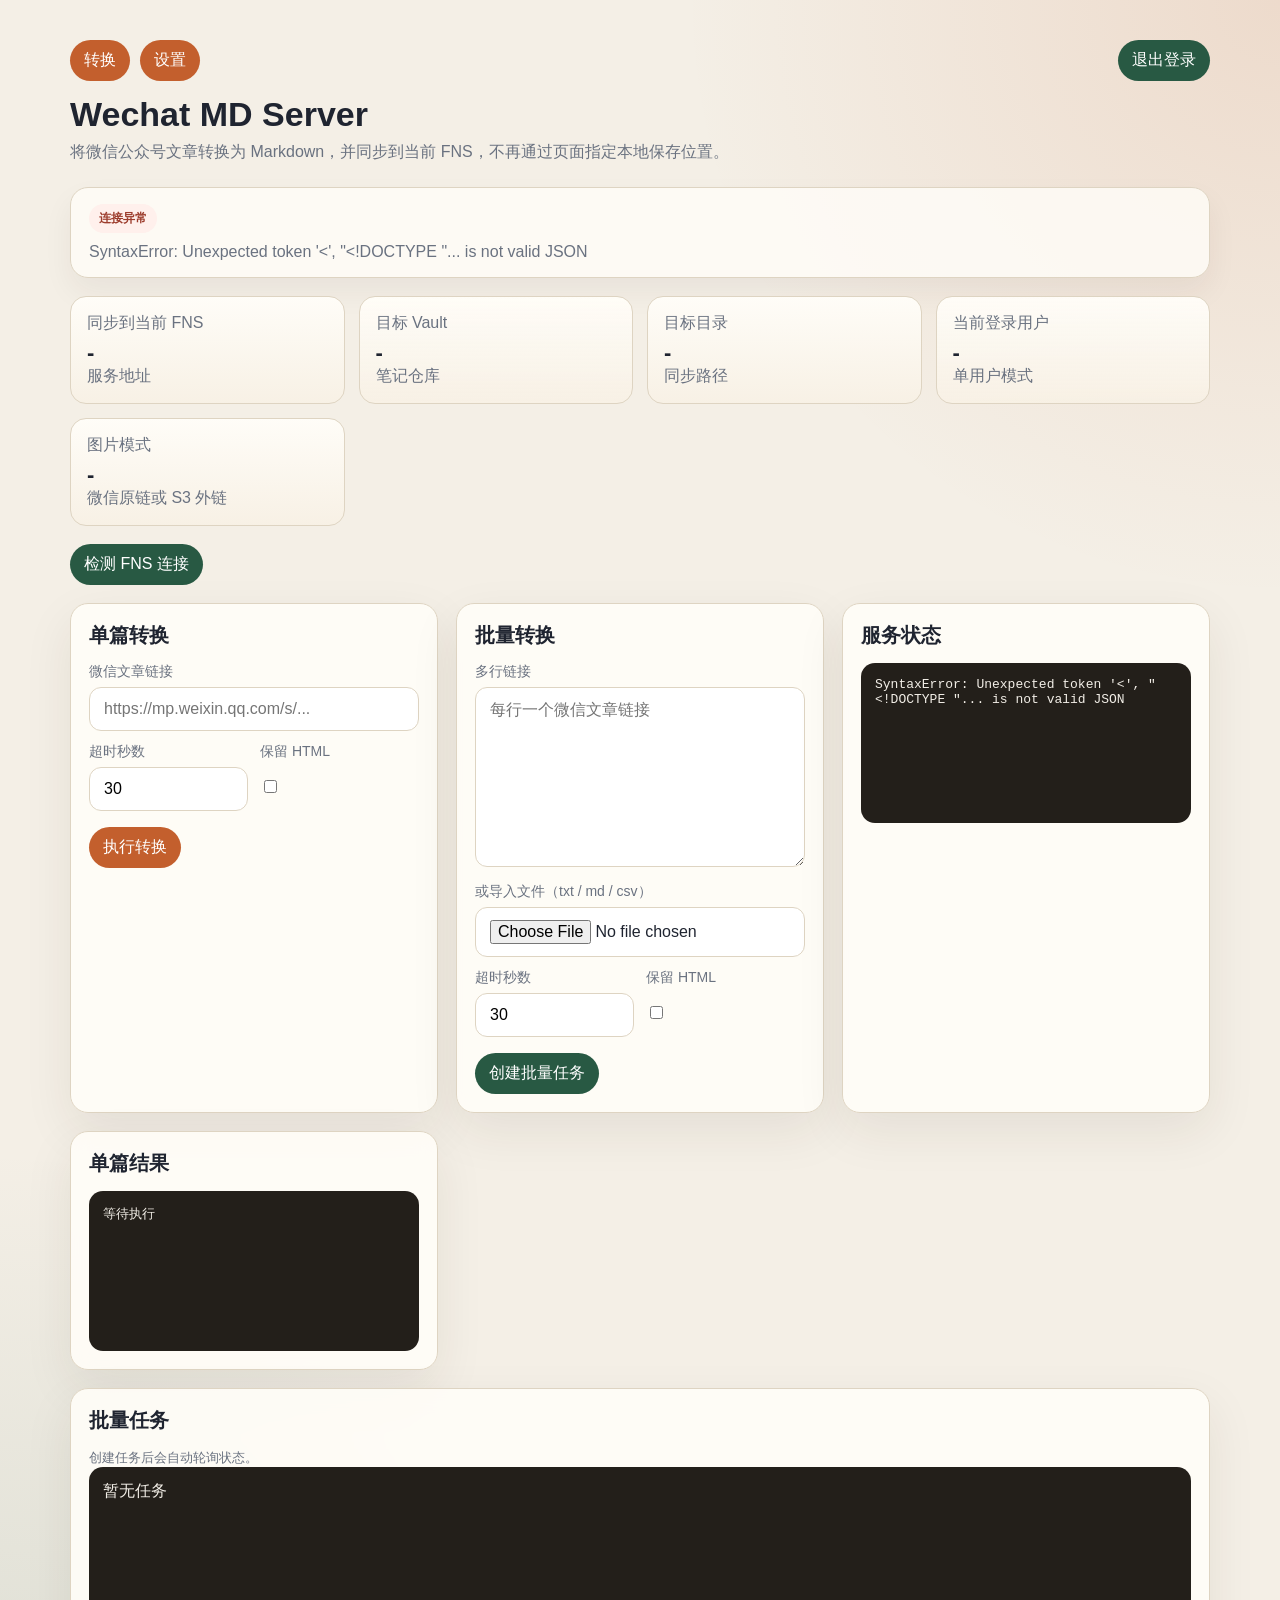
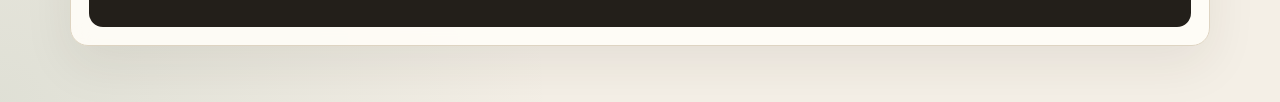
==== app/web/index.html @ 1327e3d8 "新增S3和微信图链功能" ====
<!doctype html>
<html lang="zh-CN">
<head>
  <meta charset="utf-8">
  <meta name="viewport" content="width=device-width, initial-scale=1">
  <title>Wechat MD Server</title>
  <style>
    :root {
      --bg: #f4efe6;
      --card: #fffdf8;
      --ink: #1f2430;
      --muted: #6a7280;
      --line: #ded4c2;
      --accent: #c35f2d;
      --accent-2: #285943;
      --warn: #9d3d2d;
      --success-soft: #edf8f2;
      --info-soft: #eff5ff;
      --warn-soft: #fff4e4;
    }
    * { box-sizing: border-box; }
    body {
      margin: 0;
      font-family: "Segoe UI", "PingFang SC", "Microsoft YaHei", sans-serif;
      color: var(--ink);
      background:
        radial-gradient(circle at top right, rgba(195,95,45,.14), transparent 28%),
        radial-gradient(circle at bottom left, rgba(40,89,67,.1), transparent 26%),
        var(--bg);
    }
    main { max-width: 1180px; margin: 0 auto; padding: 40px 20px 56px; }
    h1 { margin: 0 0 8px; font-size: 34px; }
    p.lead { margin: 0 0 24px; color: var(--muted); }
    .toolbar {
      display: flex;
      justify-content: space-between;
      align-items: center;
      margin-bottom: 14px;
    }
    .nav { display: flex; gap: 10px; }
    .nav a, .toolbar button, .actions button {
      display: inline-flex;
      align-items: center;
      justify-content: center;
      text-decoration: none;
      border-radius: 999px;
      padding: 10px 14px;
      color: #fff;
      background: var(--accent);
      border: 0;
      cursor: pointer;
      font: inherit;
    }
    .toolbar button, .actions button.secondary { background: var(--accent-2); }
    .grid { display: grid; grid-template-columns: repeat(auto-fit, minmax(320px, 1fr)); gap: 18px; }
    .card {
      background: rgba(255,253,248,.9);
      border: 1px solid var(--line);
      border-radius: 18px;
      padding: 18px;
      box-shadow: 0 18px 50px rgba(46, 38, 26, .08);
      backdrop-filter: blur(10px);
    }
    .card h2 { margin: 0 0 14px; font-size: 20px; }
    .hero-card {
      display: grid;
      grid-template-columns: repeat(auto-fit, minmax(220px, 1fr));
      gap: 14px;
      margin-bottom: 18px;
    }
    .metric {
      border-radius: 16px;
      padding: 16px;
      border: 1px solid var(--line);
      background: linear-gradient(180deg, rgba(255,253,248,.98), rgba(248,241,229,.88));
    }
    .metric strong {
      display: block;
      margin-top: 6px;
      font-size: 22px;
      word-break: break-word;
    }
    .pill {
      display: inline-flex;
      align-items: center;
      gap: 6px;
      border-radius: 999px;
      padding: 6px 10px;
      font-size: 12px;
      font-weight: 600;
    }
    .pill.success { background: var(--success-soft); color: #1e6a48; }
    .pill.warn { background: var(--warn-soft); color: #9a5a15; }
    .pill.error { background: #fff0ec; color: var(--warn); }
    .pill.info { background: var(--info-soft); color: #2e5fa8; }
    label { display: block; margin: 12px 0 6px; font-size: 14px; color: var(--muted); }
    input, textarea {
      width: 100%;
      font: inherit;
      border-radius: 12px;
      padding: 12px 14px;
      border: 1px solid var(--line);
      background: #fff;
    }
    textarea { min-height: 180px; resize: vertical; }
    .row { display: grid; grid-template-columns: 1fr 1fr; gap: 12px; }
    .actions { display: flex; gap: 10px; margin-top: 16px; flex-wrap: wrap; }
    pre, .result {
      margin: 0;
      padding: 14px;
      border-radius: 14px;
      background: #231f1a;
      color: #f2eee7;
      overflow: auto;
      min-height: 160px;
      white-space: pre-wrap;
      word-break: break-word;
    }
    .muted { color: var(--muted); }
    small { color: var(--muted); }
    .banner {
      margin-bottom: 18px;
      padding: 16px 18px;
      border-radius: 18px;
      border: 1px solid var(--line);
      background: rgba(255,253,248,.82);
      box-shadow: 0 14px 30px rgba(46, 38, 26, .06);
    }
  </style>
</head>
<body>
  <main>
    <div class="toolbar">
      <div class="nav">
        <a href="/">转换</a>
        <a href="/settings">设置</a>
      </div>
      <button id="logout-button">退出登录</button>
    </div>

    <h1>Wechat MD Server</h1>
    <p class="lead">将微信公众号文章转换为 Markdown，并同步到当前 FNS，不再通过页面指定本地保存位置。</p>

    <section class="banner">
      <div class="pill info" id="fns-health-pill">待检测</div>
      <p class="muted" id="fns-health-message" style="margin: 10px 0 0;">准备读取当前 FNS 配置。</p>
    </section>

    <section class="hero-card">
      <article class="metric">
        <span class="muted">同步到当前 FNS</span>
        <strong id="fns-base-url">-</strong>
        <span class="muted">服务地址</span>
      </article>
      <article class="metric">
        <span class="muted">目标 Vault</span>
        <strong id="fns-vault">-</strong>
        <span class="muted">笔记仓库</span>
      </article>
      <article class="metric">
        <span class="muted">目标目录</span>
        <strong id="fns-target-dir">-</strong>
        <span class="muted">同步路径</span>
      </article>
      <article class="metric">
        <span class="muted">当前登录用户</span>
        <strong id="current-user">-</strong>
        <span class="muted">单用户模式</span>
      </article>
      <article class="metric">
        <span class="muted">图片模式</span>
        <strong id="image-mode-label">-</strong>
        <span class="muted">微信原链或 S3 外链</span>
      </article>
    </section>

    <div class="actions" style="margin: 0 0 18px;">
      <button id="check-fns-button" class="secondary">检测 FNS 连接</button>
    </div>

    <div class="grid">
      <section class="card">
        <h2>单篇转换</h2>
        <label for="single-url">微信文章链接</label>
        <input id="single-url" placeholder="https://mp.weixin.qq.com/s/..." />
        <div class="row">
          <div>
            <label for="single-timeout">超时秒数</label>
            <input id="single-timeout" type="number" value="30" />
          </div>
          <div>
            <label for="single-save-html">保留 HTML</label>
            <input id="single-save-html" type="checkbox" style="width:auto; transform: translateY(10px);" />
          </div>
        </div>
        <div class="actions">
          <button id="single-submit">执行转换</button>
        </div>
      </section>

      <section class="card">
        <h2>批量转换</h2>
        <label for="batch-urls">多行链接</label>
        <textarea id="batch-urls" placeholder="每行一个微信文章链接"></textarea>
        <label for="batch-file">或导入文件（txt / md / csv）</label>
        <input id="batch-file" type="file" />
        <div class="row">
          <div>
            <label for="batch-timeout">超时秒数</label>
            <input id="batch-timeout" type="number" value="30" />
          </div>
          <div>
            <label for="batch-save-html">保留 HTML</label>
            <input id="batch-save-html" type="checkbox" style="width:auto; transform: translateY(10px);" />
          </div>
        </div>
        <div class="actions">
          <button id="batch-submit" class="secondary">创建批量任务</button>
        </div>
      </section>

      <section class="card">
        <h2>服务状态</h2>
        <pre id="config-result">加载中...</pre>
      </section>

      <section class="card">
        <h2>单篇结果</h2>
        <pre id="single-result">等待执行</pre>
      </section>

      <section class="card" style="grid-column: 1 / -1;">
        <h2>批量任务</h2>
        <small>创建任务后会自动轮询状态。</small>
        <div class="result" id="batch-result">暂无任务</div>
      </section>
    </div>
  </main>
  <script>
    const configResult = document.getElementById("config-result");
    const singleResult = document.getElementById("single-result");
    const batchResult = document.getElementById("batch-result");

    function setFnsHealth(state, message) {
      const pill = document.getElementById("fns-health-pill");
      pill.className = `pill ${state}`;
      pill.textContent = state === "success" ? "连接正常" : state === "warn" ? "部分可用" : state === "error" ? "连接异常" : "待检测";
      document.getElementById("fns-health-message").textContent = message;
    }

    function updateHero(data) {
      document.getElementById("fns-base-url").textContent = data.fns_base_url || "未配置";
      document.getElementById("fns-vault").textContent = data.fns_vault || "未配置";
      document.getElementById("fns-target-dir").textContent = data.fns_target_dir || "未配置";
      document.getElementById("current-user").textContent = data.current_user?.username || "-";
      document.getElementById("image-mode-label").textContent = data.image_mode === "s3_hotlink" ? "S3 图床外链" : "微信原链";
    }

    async function loadConfig() {
      const response = await fetch("/api/config");
      const data = await response.json();
      configResult.textContent = JSON.stringify(data, null, 2);
      updateHero(data);
      if (data.fns_enabled) {
        setFnsHealth("info", "FNS 配置已读取，可以直接检测连通性。");
      } else {
        setFnsHealth("warn", "FNS 尚未配置完整，请先去设置页。");
      }
    }

    async function checkFnsStatus() {
      setFnsHealth("info", "正在检测 FNS 连接...");
      const response = await fetch("/api/admin/fns-status");
      const data = await response.json();
      configResult.textContent = JSON.stringify(data, null, 2);
      if (!response.ok) {
        setFnsHealth("error", data.detail || "检测失败");
        return;
      }
      if (!data.configured) {
        setFnsHealth("warn", data.message || "FNS 尚未配置完整。");
      } else if (data.connected && data.vault_exists) {
        setFnsHealth("success", `已连接 ${data.base_url}，vault ${data.vault_name} 可用。`);
      } else if (data.connected) {
        setFnsHealth("warn", data.message || "连接正常，但目标 vault 不存在。");
      } else {
        setFnsHealth("error", data.message || "连接失败。");
      }
    }

    document.getElementById("single-submit").addEventListener("click", async () => {
      singleResult.textContent = "处理中...";
      const payload = {
        url: document.getElementById("single-url").value.trim(),
        timeout: Number(document.getElementById("single-timeout").value || 30),
        save_html: document.getElementById("single-save-html").checked
      };
      const response = await fetch("/api/convert", {
        method: "POST",
        headers: { "Content-Type": "application/json" },
        body: JSON.stringify(payload)
      });
      const data = await response.json();
      singleResult.textContent = JSON.stringify(data, null, 2);
    });

    async function pollJob(jobId) {
      let keepPolling = true;
      while (keepPolling) {
        const response = await fetch(`/api/jobs/${jobId}`);
        const data = await response.json();
        batchResult.textContent = JSON.stringify(data, null, 2);
        keepPolling = data.status === "queued" || data.status === "running";
        if (keepPolling) {
          await new Promise((resolve) => setTimeout(resolve, 1500));
        }
      }
    }

    document.getElementById("batch-submit").addEventListener("click", async () => {
      batchResult.textContent = "创建任务中...";
      const fileInput = document.getElementById("batch-file");
      const formData = new FormData();
      formData.append("urls_text", document.getElementById("batch-urls").value);
      formData.append("timeout", document.getElementById("batch-timeout").value || "30");
      formData.append("save_html", document.getElementById("batch-save-html").checked ? "true" : "false");
      if (fileInput.files[0]) {
        formData.append("file", fileInput.files[0]);
      }
      const response = await fetch("/api/batch", {
        method: "POST",
        body: formData
      });
      const data = await response.json();
      batchResult.textContent = JSON.stringify(data, null, 2);
      if (data.job_id) {
        pollJob(data.job_id);
      }
    });

    document.getElementById("check-fns-button").addEventListener("click", () => {
      checkFnsStatus().catch((error) => setFnsHealth("error", String(error)));
    });

    loadConfig().catch((error) => {
      configResult.textContent = String(error);
      setFnsHealth("error", String(error));
    });

    document.getElementById("logout-button").addEventListener("click", async () => {
      await fetch("/api/session", { method: "DELETE" });
      window.location.href = "/login";
    });
  </script>
</body>
</html>
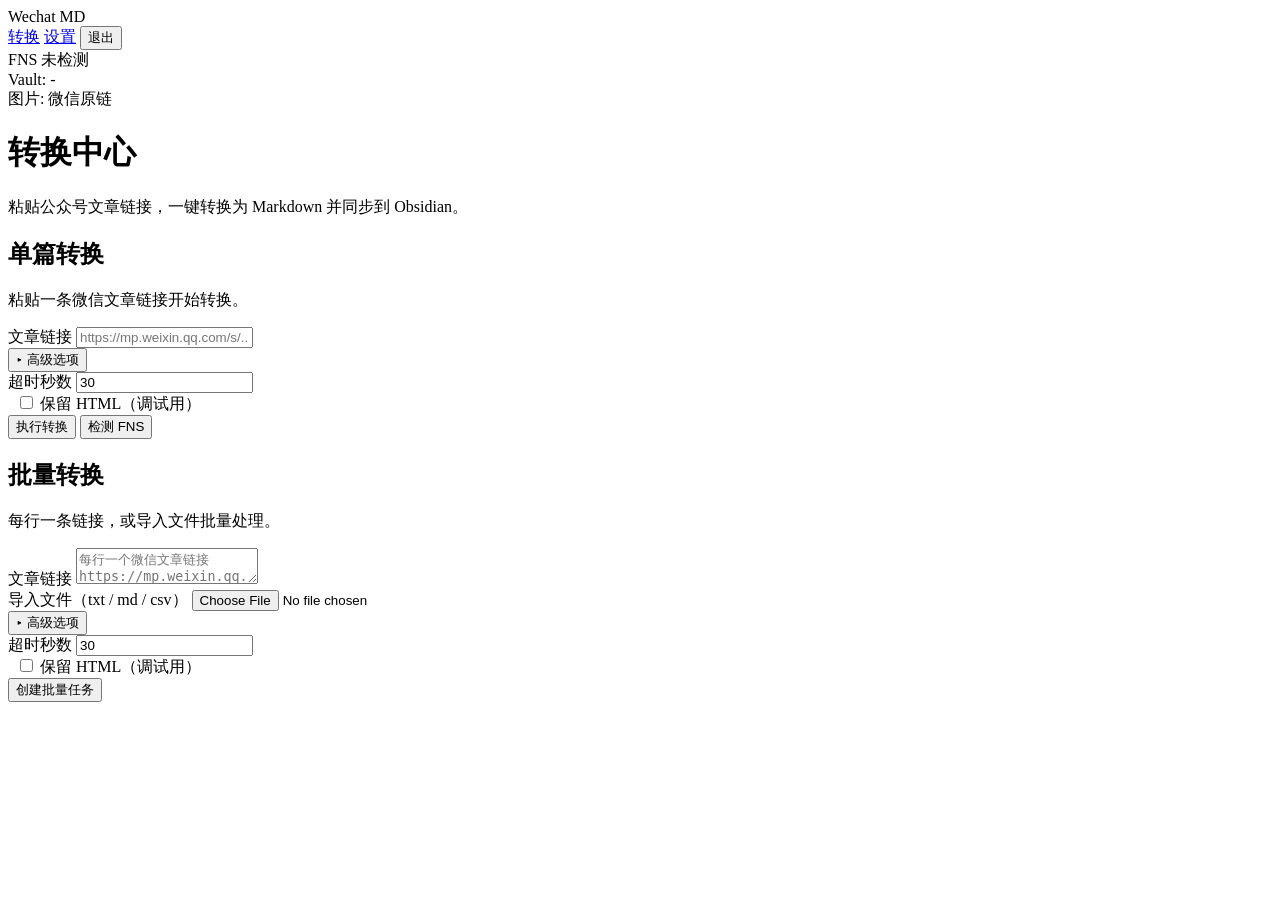
==== commit e23964cf: "feat: add admin dashboard interface with CSS, JS, and HTML templates" ====
--- a/app/web/index.html
+++ b/app/web/index.html
@@ -3,354 +3,320 @@
 <head>
   <meta charset="utf-8">
   <meta name="viewport" content="width=device-width, initial-scale=1">
-  <title>Wechat MD Server</title>
-  <style>
-    :root {
-      --bg: #f4efe6;
-      --card: #fffdf8;
-      --ink: #1f2430;
-      --muted: #6a7280;
-      --line: #ded4c2;
-      --accent: #c35f2d;
-      --accent-2: #285943;
-      --warn: #9d3d2d;
-      --success-soft: #edf8f2;
-      --info-soft: #eff5ff;
-      --warn-soft: #fff4e4;
-    }
-    * { box-sizing: border-box; }
-    body {
-      margin: 0;
-      font-family: "Segoe UI", "PingFang SC", "Microsoft YaHei", sans-serif;
-      color: var(--ink);
-      background:
-        radial-gradient(circle at top right, rgba(195,95,45,.14), transparent 28%),
-        radial-gradient(circle at bottom left, rgba(40,89,67,.1), transparent 26%),
-        var(--bg);
-    }
-    main { max-width: 1180px; margin: 0 auto; padding: 40px 20px 56px; }
-    h1 { margin: 0 0 8px; font-size: 34px; }
-    p.lead { margin: 0 0 24px; color: var(--muted); }
-    .toolbar {
-      display: flex;
-      justify-content: space-between;
-      align-items: center;
-      margin-bottom: 14px;
-    }
-    .nav { display: flex; gap: 10px; }
-    .nav a, .toolbar button, .actions button {
-      display: inline-flex;
-      align-items: center;
-      justify-content: center;
-      text-decoration: none;
-      border-radius: 999px;
-      padding: 10px 14px;
-      color: #fff;
-      background: var(--accent);
-      border: 0;
-      cursor: pointer;
-      font: inherit;
-    }
-    .toolbar button, .actions button.secondary { background: var(--accent-2); }
-    .grid { display: grid; grid-template-columns: repeat(auto-fit, minmax(320px, 1fr)); gap: 18px; }
-    .card {
-      background: rgba(255,253,248,.9);
-      border: 1px solid var(--line);
-      border-radius: 18px;
-      padding: 18px;
-      box-shadow: 0 18px 50px rgba(46, 38, 26, .08);
-      backdrop-filter: blur(10px);
-    }
-    .card h2 { margin: 0 0 14px; font-size: 20px; }
-    .hero-card {
-      display: grid;
-      grid-template-columns: repeat(auto-fit, minmax(220px, 1fr));
-      gap: 14px;
-      margin-bottom: 18px;
-    }
-    .metric {
-      border-radius: 16px;
-      padding: 16px;
-      border: 1px solid var(--line);
-      background: linear-gradient(180deg, rgba(255,253,248,.98), rgba(248,241,229,.88));
-    }
-    .metric strong {
-      display: block;
-      margin-top: 6px;
-      font-size: 22px;
-      word-break: break-word;
-    }
-    .pill {
-      display: inline-flex;
-      align-items: center;
-      gap: 6px;
-      border-radius: 999px;
-      padding: 6px 10px;
-      font-size: 12px;
-      font-weight: 600;
-    }
-    .pill.success { background: var(--success-soft); color: #1e6a48; }
-    .pill.warn { background: var(--warn-soft); color: #9a5a15; }
-    .pill.error { background: #fff0ec; color: var(--warn); }
-    .pill.info { background: var(--info-soft); color: #2e5fa8; }
-    label { display: block; margin: 12px 0 6px; font-size: 14px; color: var(--muted); }
-    input, textarea {
-      width: 100%;
-      font: inherit;
-      border-radius: 12px;
-      padding: 12px 14px;
-      border: 1px solid var(--line);
-      background: #fff;
-    }
-    textarea { min-height: 180px; resize: vertical; }
-    .row { display: grid; grid-template-columns: 1fr 1fr; gap: 12px; }
-    .actions { display: flex; gap: 10px; margin-top: 16px; flex-wrap: wrap; }
-    pre, .result {
-      margin: 0;
-      padding: 14px;
-      border-radius: 14px;
-      background: #231f1a;
-      color: #f2eee7;
-      overflow: auto;
-      min-height: 160px;
-      white-space: pre-wrap;
-      word-break: break-word;
-    }
-    .muted { color: var(--muted); }
-    small { color: var(--muted); }
-    .banner {
-      margin-bottom: 18px;
-      padding: 16px 18px;
-      border-radius: 18px;
-      border: 1px solid var(--line);
-      background: rgba(255,253,248,.82);
-      box-shadow: 0 14px 30px rgba(46, 38, 26, .06);
-    }
-  </style>
+  <title>转换中心 — Wechat MD</title>
+  <link rel="preconnect" href="https://fonts.googleapis.com">
+  <link rel="preconnect" href="https://fonts.gstatic.com" crossorigin>
+  <link href="https://fonts.googleapis.com/css2?family=Inter:wght@400;500;600;700&display=swap" rel="stylesheet">
+  <link rel="stylesheet" href="/assets/admin.css">
 </head>
 <body>
-  <main>
-    <div class="toolbar">
-      <div class="nav">
-        <a href="/">转换</a>
-        <a href="/settings">设置</a>
-      </div>
-      <button id="logout-button">退出登录</button>
+  <!-- Top Nav -->
+  <nav class="top-nav">
+    <div class="logo">Wechat <span>MD</span></div>
+    <a class="nav-item active" href="/">转换</a>
+    <a class="nav-item" href="/settings">设置</a>
+    <button id="logout-btn" class="nav-item logout">退出</button>
+  </nav>
+
+  <div class="page">
+    <!-- Status Bar -->
+    <div class="status-bar" id="status-bar">
+      <div class="status-chip"><span class="dot" id="dot-fns"></span><span id="chip-fns">FNS 未检测</span></div>
+      <div class="status-chip"><span id="chip-vault">Vault: -</span></div>
+      <div class="status-chip"><span id="chip-image">图片: 微信原链</span></div>
     </div>
 
-    <h1>Wechat MD Server</h1>
-    <p class="lead">将微信公众号文章转换为 Markdown，并同步到当前 FNS，不再通过页面指定本地保存位置。</p>
-
-    <section class="banner">
-      <div class="pill info" id="fns-health-pill">待检测</div>
-      <p class="muted" id="fns-health-message" style="margin: 10px 0 0;">准备读取当前 FNS 配置。</p>
-    </section>
-
-    <section class="hero-card">
-      <article class="metric">
-        <span class="muted">同步到当前 FNS</span>
-        <strong id="fns-base-url">-</strong>
-        <span class="muted">服务地址</span>
-      </article>
-      <article class="metric">
-        <span class="muted">目标 Vault</span>
-        <strong id="fns-vault">-</strong>
-        <span class="muted">笔记仓库</span>
-      </article>
-      <article class="metric">
-        <span class="muted">目标目录</span>
-        <strong id="fns-target-dir">-</strong>
-        <span class="muted">同步路径</span>
-      </article>
-      <article class="metric">
-        <span class="muted">当前登录用户</span>
-        <strong id="current-user">-</strong>
-        <span class="muted">单用户模式</span>
-      </article>
-      <article class="metric">
-        <span class="muted">图片模式</span>
-        <strong id="image-mode-label">-</strong>
-        <span class="muted">微信原链或 S3 外链</span>
-      </article>
-    </section>
-
-    <div class="actions" style="margin: 0 0 18px;">
-      <button id="check-fns-button" class="secondary">检测 FNS 连接</button>
+    <!-- Page Header -->
+    <div class="page-header">
+      <h1>转换中心</h1>
+      <p>粘贴公众号文章链接，一键转换为 Markdown 并同步到 Obsidian。</p>
     </div>
 
-    <div class="grid">
-      <section class="card">
-        <h2>单篇转换</h2>
-        <label for="single-url">微信文章链接</label>
-        <input id="single-url" placeholder="https://mp.weixin.qq.com/s/..." />
-        <div class="row">
-          <div>
+    <!-- Single Convert Card -->
+    <div class="card">
+      <h2 class="card-title">单篇转换</h2>
+      <p class="card-desc">粘贴一条微信文章链接开始转换。</p>
+
+      <div class="field">
+        <label for="single-url">文章链接</label>
+        <input id="single-url" placeholder="https://mp.weixin.qq.com/s/...">
+      </div>
+
+      <button class="advanced-toggle" data-toggle-advanced="single-advanced" aria-expanded="false">
+        <span class="arrow">▸</span> 高级选项
+      </button>
+      <div id="single-advanced" class="advanced-panel">
+        <div class="field-row">
+          <div class="field mb-0">
             <label for="single-timeout">超时秒数</label>
-            <input id="single-timeout" type="number" value="30" />
+            <input id="single-timeout" type="number" value="30">
           </div>
-          <div>
-            <label for="single-save-html">保留 HTML</label>
-            <input id="single-save-html" type="checkbox" style="width:auto; transform: translateY(10px);" />
+          <div class="field mb-0">
+            <label>&nbsp;</label>
+            <label class="check-row">
+              <input id="single-save-html" type="checkbox">
+              保留 HTML（调试用）
+            </label>
           </div>
         </div>
-        <div class="actions">
-          <button id="single-submit">执行转换</button>
-        </div>
-      </section>
-
-      <section class="card">
-        <h2>批量转换</h2>
-        <label for="batch-urls">多行链接</label>
-        <textarea id="batch-urls" placeholder="每行一个微信文章链接"></textarea>
-        <label for="batch-file">或导入文件（txt / md / csv）</label>
-        <input id="batch-file" type="file" />
-        <div class="row">
-          <div>
+      </div>
+
+      <div class="action-row mt-0">
+        <button id="single-submit" class="btn btn-primary">执行转换</button>
+        <button id="check-fns-btn" class="btn btn-secondary">检测 FNS</button>
+      </div>
+
+      <div id="single-result-area"></div>
+    </div>
+
+    <!-- Batch Convert Card -->
+    <div class="card">
+      <h2 class="card-title">批量转换</h2>
+      <p class="card-desc">每行一条链接，或导入文件批量处理。</p>
+
+      <div class="field">
+        <label for="batch-urls">文章链接</label>
+        <textarea id="batch-urls" placeholder="每行一个微信文章链接&#10;https://mp.weixin.qq.com/s/...&#10;https://mp.weixin.qq.com/s/..."></textarea>
+      </div>
+      <div class="field">
+        <label for="batch-file">导入文件（txt / md / csv）</label>
+        <input id="batch-file" type="file">
+      </div>
+
+      <button class="advanced-toggle" data-toggle-advanced="batch-advanced" aria-expanded="false">
+        <span class="arrow">▸</span> 高级选项
+      </button>
+      <div id="batch-advanced" class="advanced-panel">
+        <div class="field-row">
+          <div class="field mb-0">
             <label for="batch-timeout">超时秒数</label>
-            <input id="batch-timeout" type="number" value="30" />
+            <input id="batch-timeout" type="number" value="30">
           </div>
-          <div>
-            <label for="batch-save-html">保留 HTML</label>
-            <input id="batch-save-html" type="checkbox" style="width:auto; transform: translateY(10px);" />
+          <div class="field mb-0">
+            <label>&nbsp;</label>
+            <label class="check-row">
+              <input id="batch-save-html" type="checkbox">
+              保留 HTML（调试用）
+            </label>
           </div>
         </div>
-        <div class="actions">
-          <button id="batch-submit" class="secondary">创建批量任务</button>
-        </div>
-      </section>
-
-      <section class="card">
-        <h2>服务状态</h2>
-        <pre id="config-result">加载中...</pre>
-      </section>
-
-      <section class="card">
-        <h2>单篇结果</h2>
-        <pre id="single-result">等待执行</pre>
-      </section>
-
-      <section class="card" style="grid-column: 1 / -1;">
-        <h2>批量任务</h2>
-        <small>创建任务后会自动轮询状态。</small>
-        <div class="result" id="batch-result">暂无任务</div>
-      </section>
+      </div>
+
+      <div class="action-row mt-0">
+        <button id="batch-submit" class="btn btn-secondary">创建批量任务</button>
+      </div>
+
+      <div id="batch-result-area"></div>
     </div>
-  </main>
+  </div>
+
+  <script src="/assets/admin.js"></script>
   <script>
-    const configResult = document.getElementById("config-result");
-    const singleResult = document.getElementById("single-result");
-    const batchResult = document.getElementById("batch-result");
-
-    function setFnsHealth(state, message) {
-      const pill = document.getElementById("fns-health-pill");
-      pill.className = `pill ${state}`;
-      pill.textContent = state === "success" ? "连接正常" : state === "warn" ? "部分可用" : state === "error" ? "连接异常" : "待检测";
-      document.getElementById("fns-health-message").textContent = message;
+    AdminUI.initAdvancedToggles();
+
+    function imageModeLabel(mode) {
+      return mode === "s3_hotlink" ? "S3 图床外链" : "微信原链";
     }
 
-    function updateHero(data) {
-      document.getElementById("fns-base-url").textContent = data.fns_base_url || "未配置";
-      document.getElementById("fns-vault").textContent = data.fns_vault || "未配置";
-      document.getElementById("fns-target-dir").textContent = data.fns_target_dir || "未配置";
-      document.getElementById("current-user").textContent = data.current_user?.username || "-";
-      document.getElementById("image-mode-label").textContent = data.image_mode === "s3_hotlink" ? "S3 图床外链" : "微信原链";
+    /* ── Load Config ── */
+    async function loadConfig() {
+      try {
+        const res = await fetch("/api/config");
+        const data = await res.json();
+        AdminUI.setText("chip-fns", `FNS: ${data.fns_base_url || "未配置"}`);
+        AdminUI.setText("chip-vault", `Vault: ${data.fns_vault || "未配置"}`);
+        AdminUI.setText("chip-image", `图片: ${imageModeLabel(data.image_mode)}`);
+        document.getElementById("dot-fns").className = `dot ${data.fns_enabled ? "ok" : "warn"}`;
+      } catch (err) {
+        AdminUI.setText("chip-fns", "FNS: 读取失败");
+        document.getElementById("dot-fns").className = "dot err";
+      }
     }
 
-    async function loadConfig() {
-      const response = await fetch("/api/config");
-      const data = await response.json();
-      configResult.textContent = JSON.stringify(data, null, 2);
-      updateHero(data);
-      if (data.fns_enabled) {
-        setFnsHealth("info", "FNS 配置已读取，可以直接检测连通性。");
-      } else {
-        setFnsHealth("warn", "FNS 尚未配置完整，请先去设置页。");
-      }
-    }
-
-    async function checkFnsStatus() {
-      setFnsHealth("info", "正在检测 FNS 连接...");
-      const response = await fetch("/api/admin/fns-status");
-      const data = await response.json();
-      configResult.textContent = JSON.stringify(data, null, 2);
-      if (!response.ok) {
-        setFnsHealth("error", data.detail || "检测失败");
-        return;
-      }
-      if (!data.configured) {
-        setFnsHealth("warn", data.message || "FNS 尚未配置完整。");
-      } else if (data.connected && data.vault_exists) {
-        setFnsHealth("success", `已连接 ${data.base_url}，vault ${data.vault_name} 可用。`);
-      } else if (data.connected) {
-        setFnsHealth("warn", data.message || "连接正常，但目标 vault 不存在。");
-      } else {
-        setFnsHealth("error", data.message || "连接失败。");
-      }
-    }
-
+    /* ── Check FNS ── */
+    document.getElementById("check-fns-btn").addEventListener("click", async () => {
+      const btn = document.getElementById("check-fns-btn");
+      btn.disabled = true;
+      btn.textContent = "检测中…";
+      try {
+        const res = await fetch("/api/admin/fns-status");
+        const data = await res.json();
+        if (data.connected && data.vault_exists) {
+          document.getElementById("dot-fns").className = "dot ok";
+          AdminUI.setText("chip-fns", `FNS: ${data.base_url || "已连接"}`);
+          AdminUI.toast("FNS 连接正常", "success");
+          AdminUI.setHtml("single-result-area", AdminUI.resultHtml({
+            title: "FNS 连接正常",
+            tone: "success",
+            description: data.message || "目标 Vault 可正常写入。",
+            items: [
+              { label: "服务地址", value: data.base_url || "-" },
+              { label: "Vault", value: data.vault_name || "-" },
+            ],
+            json: data,
+          }));
+        } else if (data.connected) {
+          document.getElementById("dot-fns").className = "dot warn";
+          AdminUI.toast(data.message || "连接正常但目标 Vault 异常", "warn");
+          AdminUI.setHtml("single-result-area", AdminUI.resultHtml({
+            title: "FNS 目标异常", tone: "warn",
+            description: data.message || "请确认 Vault 名称。",
+            items: [
+              { label: "服务地址", value: data.base_url || "-" },
+              { label: "Vault", value: data.vault_name || "-" },
+            ],
+            json: data,
+          }));
+        } else {
+          document.getElementById("dot-fns").className = "dot err";
+          AdminUI.toast(data.message || "FNS 连接失败", "error");
+          AdminUI.setHtml("single-result-area", AdminUI.resultHtml({
+            title: "FNS 连接失败", tone: "error",
+            description: data.message || "请检查配置。",
+            json: data,
+          }));
+        }
+      } catch (err) {
+        document.getElementById("dot-fns").className = "dot err";
+        AdminUI.toast("检测失败: " + err, "error");
+      } finally {
+        btn.disabled = false;
+        btn.textContent = "检测 FNS";
+      }
+    });
+
+    /* ── Single Convert ── */
     document.getElementById("single-submit").addEventListener("click", async () => {
-      singleResult.textContent = "处理中...";
-      const payload = {
-        url: document.getElementById("single-url").value.trim(),
-        timeout: Number(document.getElementById("single-timeout").value || 30),
-        save_html: document.getElementById("single-save-html").checked
-      };
-      const response = await fetch("/api/convert", {
-        method: "POST",
-        headers: { "Content-Type": "application/json" },
-        body: JSON.stringify(payload)
-      });
-      const data = await response.json();
-      singleResult.textContent = JSON.stringify(data, null, 2);
+      const url = document.getElementById("single-url").value.trim();
+      if (!url) { AdminUI.toast("请输入文章链接", "warn"); return; }
+      const btn = document.getElementById("single-submit");
+      btn.disabled = true;
+      btn.textContent = "转换中…";
+      AdminUI.setHtml("single-result-area", AdminUI.resultHtml({
+        title: "正在处理", tone: "info",
+        description: "单篇任务提交中，请稍候…",
+      }));
+
+      try {
+        const res = await fetch("/api/convert", {
+          method: "POST",
+          headers: { "Content-Type": "application/json" },
+          body: JSON.stringify({
+            url,
+            timeout: Number(document.getElementById("single-timeout").value || 30),
+            save_html: document.getElementById("single-save-html").checked,
+          }),
+        });
+        const data = await res.json();
+        if (res.ok) {
+          AdminUI.toast("转换成功", "success");
+          AdminUI.setHtml("single-result-area", AdminUI.resultHtml({
+            title: data.result?.title || "转换完成",
+            tone: "success",
+            description: "文章已完成转换并同步。",
+            items: [
+              { label: "同步路径", value: data.sync?.path || data.sync?.markdown_file || "-" },
+              { label: "同步类型", value: data.sync?.target || data.output_target || "-" },
+              { label: "图片模式", value: imageModeLabel(data.result?.image_mode) },
+            ],
+            json: data,
+          }));
+        } else {
+          AdminUI.toast("转换失败", "error");
+          AdminUI.setHtml("single-result-area", AdminUI.resultHtml({
+            title: "转换失败", tone: "error",
+            description: data.detail || "请求失败",
+            json: data,
+          }));
+        }
+      } catch (err) {
+        AdminUI.toast("网络错误", "error");
+        AdminUI.setHtml("single-result-area", AdminUI.resultHtml({
+          title: "网络错误", tone: "error", description: String(err),
+        }));
+      } finally {
+        btn.disabled = false;
+        btn.textContent = "执行转换";
+      }
     });
 
+    /* ── Batch Convert ── */
     async function pollJob(jobId) {
       let keepPolling = true;
       while (keepPolling) {
-        const response = await fetch(`/api/jobs/${jobId}`);
-        const data = await response.json();
-        batchResult.textContent = JSON.stringify(data, null, 2);
+        const res = await fetch(`/api/jobs/${jobId}`);
+        const data = await res.json();
+        const tone = data.status === "completed"
+          ? (data.failure_count > 0 ? "warn" : "success")
+          : "info";
+        AdminUI.setHtml("batch-result-area", AdminUI.resultHtml({
+          title: `任务 ${data.job_id || "-"}`,
+          tone,
+          description: data.status === "completed" ? "批量任务已结束。" : "批量任务执行中…",
+          items: [
+            { label: "状态", value: data.status || "-" },
+            { label: "总数", value: data.total ?? "-" },
+            { label: "已完成", value: data.completed ?? "-" },
+            { label: "成功 / 失败", value: `${data.success_count ?? 0} / ${data.failure_count ?? 0}` },
+          ],
+          json: data,
+        }));
         keepPolling = data.status === "queued" || data.status === "running";
-        if (keepPolling) {
-          await new Promise((resolve) => setTimeout(resolve, 1500));
-        }
-      }
+        if (keepPolling) await new Promise((r) => setTimeout(r, 1500));
+      }
+      AdminUI.toast("批量任务完成", "success");
     }
 
     document.getElementById("batch-submit").addEventListener("click", async () => {
-      batchResult.textContent = "创建任务中...";
-      const fileInput = document.getElementById("batch-file");
+      const btn = document.getElementById("batch-submit");
+      btn.disabled = true;
+      btn.textContent = "提交中…";
+
       const formData = new FormData();
       formData.append("urls_text", document.getElementById("batch-urls").value);
       formData.append("timeout", document.getElementById("batch-timeout").value || "30");
       formData.append("save_html", document.getElementById("batch-save-html").checked ? "true" : "false");
-      if (fileInput.files[0]) {
-        formData.append("file", fileInput.files[0]);
-      }
-      const response = await fetch("/api/batch", {
-        method: "POST",
-        body: formData
-      });
-      const data = await response.json();
-      batchResult.textContent = JSON.stringify(data, null, 2);
-      if (data.job_id) {
-        pollJob(data.job_id);
+      const fileInput = document.getElementById("batch-file");
+      if (fileInput.files[0]) formData.append("file", fileInput.files[0]);
+
+      try {
+        const res = await fetch("/api/batch", { method: "POST", body: formData });
+        const data = await res.json();
+        if (res.ok && data.job_id) {
+          AdminUI.toast(`批量任务已创建: ${data.total} 篇`, "success");
+          AdminUI.setHtml("batch-result-area", AdminUI.resultHtml({
+            title: "任务已创建", tone: "info",
+            items: [{ label: "总数", value: data.total }, { label: "任务 ID", value: data.job_id }],
+            json: data,
+          }));
+          pollJob(data.job_id);
+        } else {
+          AdminUI.toast("创建失败", "error");
+          AdminUI.setHtml("batch-result-area", AdminUI.resultHtml({
+            title: "创建失败", tone: "error",
+            description: data.detail || "请检查链接内容",
+            json: data,
+          }));
+        }
+      } catch (err) {
+        AdminUI.toast("网络错误", "error");
+        AdminUI.setHtml("batch-result-area", AdminUI.resultHtml({
+          title: "网络错误", tone: "error", description: String(err),
+        }));
+      } finally {
+        btn.disabled = false;
+        btn.textContent = "创建批量任务";
       }
     });
 
-    document.getElementById("check-fns-button").addEventListener("click", () => {
-      checkFnsStatus().catch((error) => setFnsHealth("error", String(error)));
-    });
-
-    loadConfig().catch((error) => {
-      configResult.textContent = String(error);
-      setFnsHealth("error", String(error));
-    });
-
-    document.getElementById("logout-button").addEventListener("click", async () => {
+    /* ── Logout ── */
+    document.getElementById("logout-btn").addEventListener("click", async () => {
       await fetch("/api/session", { method: "DELETE" });
       window.location.href = "/login";
     });
+
+    /* ── Init ── */
+    loadConfig();
   </script>
 </body>
 </html>
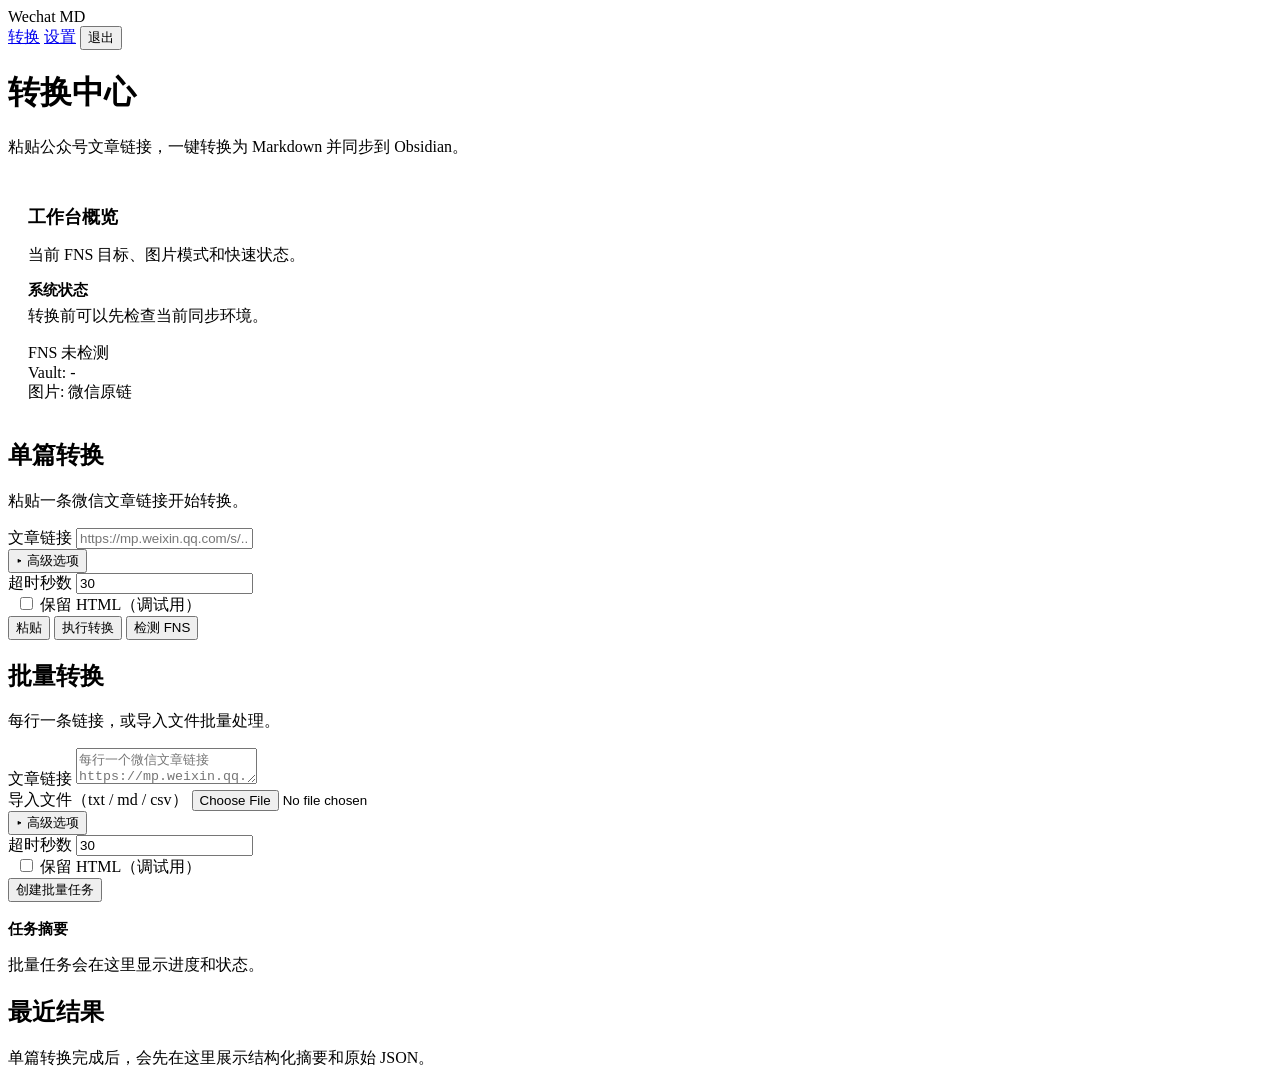
==== commit 8431be3e: "增加tgbot webhook功能" ====
--- a/app/web/index.html
+++ b/app/web/index.html
@@ -20,16 +20,22 @@
 
   <div class="page">
     <!-- Status Bar -->
+    <div class="page-header" style="margin-bottom:12px;">
+      <h1>转换中心</h1>
+      <p>粘贴公众号文章链接，一键转换为 Markdown 并同步到 Obsidian。</p>
+    </div>
+
+    <div class="card" style="padding:16px 20px;">
+      <h2 class="card-title" style="font-size:18px; margin-bottom:10px;">工作台概览</h2>
+      <p class="card-desc" style="margin-bottom:12px;">当前 FNS 目标、图片模式和快速状态。</p>
+      <h3 class="card-title" style="font-size:15px; margin-bottom:0;">系统状态</h3>
+      <p class="card-desc" style="margin-top:6px;">转换前可以先检查当前同步环境。</p>
+    
     <div class="status-bar" id="status-bar">
       <div class="status-chip"><span class="dot" id="dot-fns"></span><span id="chip-fns">FNS 未检测</span></div>
       <div class="status-chip"><span id="chip-vault">Vault: -</span></div>
       <div class="status-chip"><span id="chip-image">图片: 微信原链</span></div>
     </div>
-
-    <!-- Page Header -->
-    <div class="page-header">
-      <h1>转换中心</h1>
-      <p>粘贴公众号文章链接，一键转换为 Markdown 并同步到 Obsidian。</p>
     </div>
 
     <!-- Single Convert Card -->
@@ -62,6 +68,7 @@
       </div>
 
       <div class="action-row mt-0">
+        <button id="single-paste" class="btn btn-ghost">粘贴</button>
         <button id="single-submit" class="btn btn-primary">执行转换</button>
         <button id="check-fns-btn" class="btn btn-secondary">检测 FNS</button>
       </div>
@@ -106,7 +113,14 @@
         <button id="batch-submit" class="btn btn-secondary">创建批量任务</button>
       </div>
 
+      <h3 class="card-title" style="font-size:15px; margin-top:18px;">任务摘要</h3>
+      <p class="card-desc">批量任务会在这里显示进度和状态。</p>
       <div id="batch-result-area"></div>
+    </div>
+
+    <div class="card">
+      <h2 class="card-title">最近结果</h2>
+      <p class="card-desc">单篇转换完成后，会先在这里展示结构化摘要和原始 JSON。</p>
     </div>
   </div>
 
@@ -116,6 +130,11 @@
 
     function imageModeLabel(mode) {
       return mode === "s3_hotlink" ? "S3 图床外链" : "微信原链";
+    }
+
+    function extractWechatLink(text) {
+      const matches = String(text || "").match(/https?:\/\/mp\.weixin\.qq\.com\/s(?:[/?][^\s)>]+)?/ig) || [];
+      return matches[0] || "";
     }
 
     /* ── Load Config ── */
@@ -182,6 +201,21 @@
       } finally {
         btn.disabled = false;
         btn.textContent = "检测 FNS";
+      }
+    });
+
+    document.getElementById("single-paste").addEventListener("click", async () => {
+      try {
+        const text = await navigator.clipboard.readText();
+        const url = extractWechatLink(text);
+        if (!url) {
+          AdminUI.toast("剪贴板中未识别到可用的微信文章链接", "warn");
+          return;
+        }
+        document.getElementById("single-url").value = url;
+        AdminUI.toast("已从剪贴板填入文章链接", "success");
+      } catch (err) {
+        AdminUI.toast("读取剪贴板失败，请手动粘贴", "error");
       }
     });
 
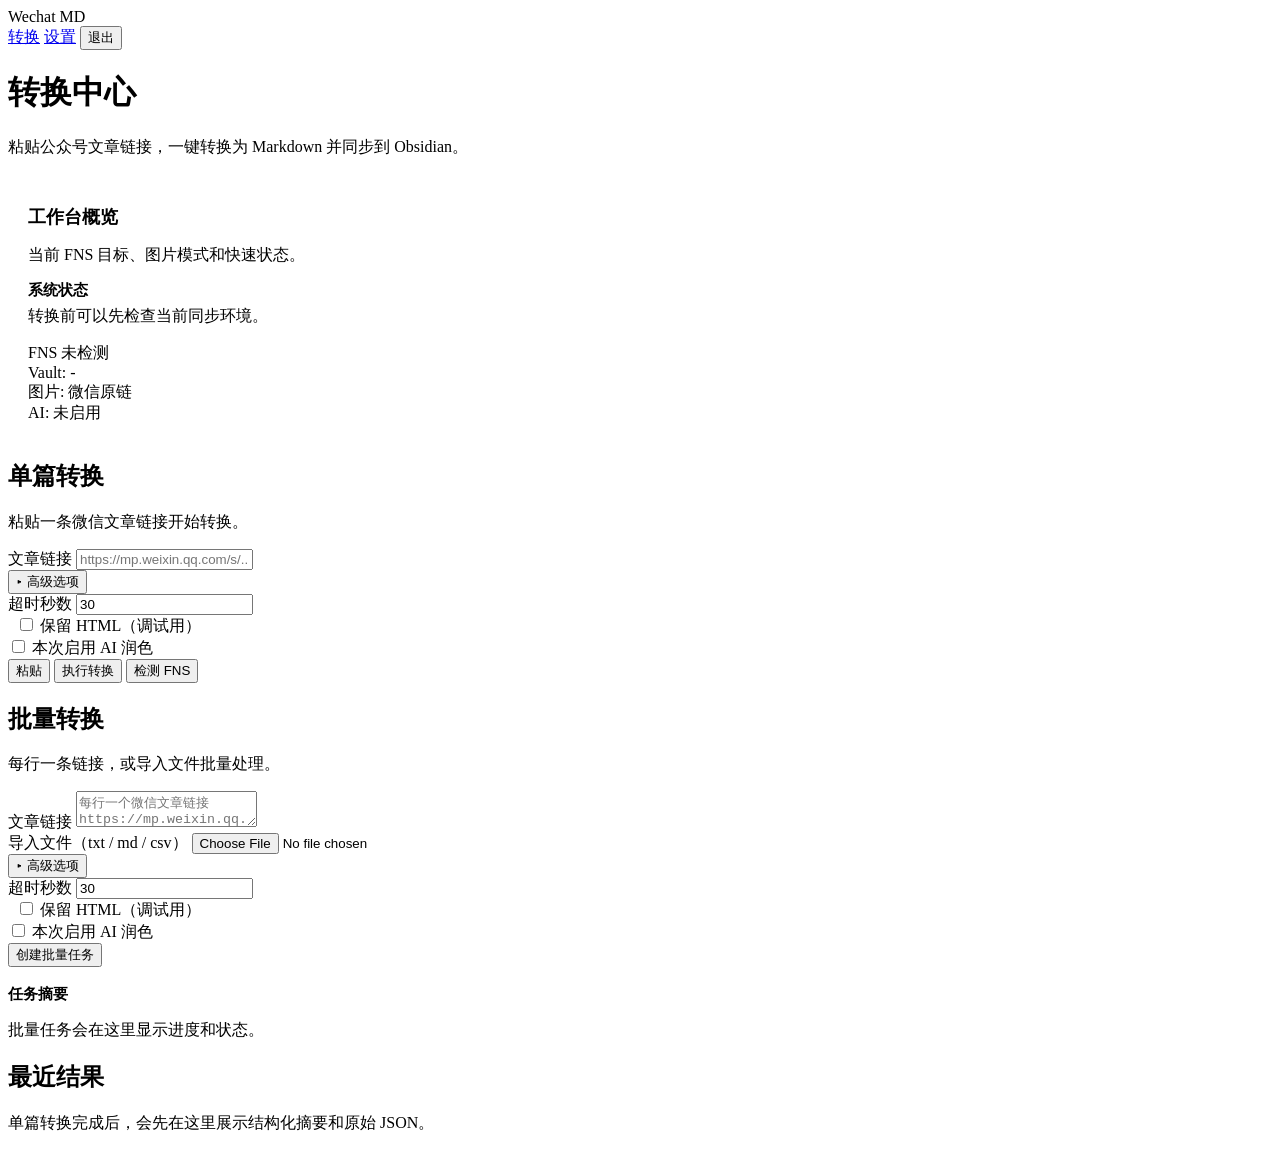
==== commit 563ac89d: "实现ai润色接入" ====
--- a/app/web/index.html
+++ b/app/web/index.html
@@ -35,6 +35,7 @@
       <div class="status-chip"><span class="dot" id="dot-fns"></span><span id="chip-fns">FNS 未检测</span></div>
       <div class="status-chip"><span id="chip-vault">Vault: -</span></div>
       <div class="status-chip"><span id="chip-image">图片: 微信原链</span></div>
+      <div class="status-chip"><span id="chip-ai">AI: 未启用</span></div>
     </div>
     </div>
 
@@ -65,6 +66,10 @@
             </label>
           </div>
         </div>
+        <label class="check-row" style="margin-top:10px;">
+          <input id="single-ai-enabled" type="checkbox">
+          本次启用 AI 润色
+        </label>
       </div>
 
       <div class="action-row mt-0">
@@ -107,6 +112,10 @@
             </label>
           </div>
         </div>
+        <label class="check-row" style="margin-top:10px;">
+          <input id="batch-ai-enabled" type="checkbox">
+          本次启用 AI 润色
+        </label>
       </div>
 
       <div class="action-row mt-0">
@@ -132,6 +141,11 @@
       return mode === "s3_hotlink" ? "S3 图床外链" : "微信原链";
     }
 
+    function aiModeLabel(config) {
+      if (!config?.ai_enabled) return "未启用";
+      return `已启用 / ${config.ai_model || "-"}`;
+    }
+
     function extractWechatLink(text) {
       const matches = String(text || "").match(/https?:\/\/mp\.weixin\.qq\.com\/s(?:[/?][^\s)>]+)?/ig) || [];
       return matches[0] || "";
@@ -145,7 +159,10 @@
         AdminUI.setText("chip-fns", `FNS: ${data.fns_base_url || "未配置"}`);
         AdminUI.setText("chip-vault", `Vault: ${data.fns_vault || "未配置"}`);
         AdminUI.setText("chip-image", `图片: ${imageModeLabel(data.image_mode)}`);
+        AdminUI.setText("chip-ai", `AI: ${aiModeLabel(data)}`);
         document.getElementById("dot-fns").className = `dot ${data.fns_enabled ? "ok" : "warn"}`;
+        document.getElementById("single-ai-enabled").checked = Boolean(data.ai_enabled);
+        document.getElementById("batch-ai-enabled").checked = Boolean(data.ai_enabled);
       } catch (err) {
         AdminUI.setText("chip-fns", "FNS: 读取失败");
         document.getElementById("dot-fns").className = "dot err";
@@ -239,6 +256,7 @@
             url,
             timeout: Number(document.getElementById("single-timeout").value || 30),
             save_html: document.getElementById("single-save-html").checked,
+            ai_enabled: document.getElementById("single-ai-enabled").checked,
           }),
         });
         const data = await res.json();
@@ -252,6 +270,7 @@
               { label: "同步路径", value: data.sync?.path || data.sync?.markdown_file || "-" },
               { label: "同步类型", value: data.sync?.target || data.output_target || "-" },
               { label: "图片模式", value: imageModeLabel(data.result?.image_mode) },
+              { label: "AI 润色", value: data.ai_polish?.enabled ? `${data.ai_polish?.status || "-"} / ${data.ai_polish?.model || "-"}` : "未启用" },
             ],
             json: data,
           }));
@@ -310,6 +329,7 @@
       formData.append("urls_text", document.getElementById("batch-urls").value);
       formData.append("timeout", document.getElementById("batch-timeout").value || "30");
       formData.append("save_html", document.getElementById("batch-save-html").checked ? "true" : "false");
+      formData.append("ai_enabled", document.getElementById("batch-ai-enabled").checked ? "true" : "false");
       const fileInput = document.getElementById("batch-file");
       if (fileInput.files[0]) formData.append("file", fileInput.files[0]);
 
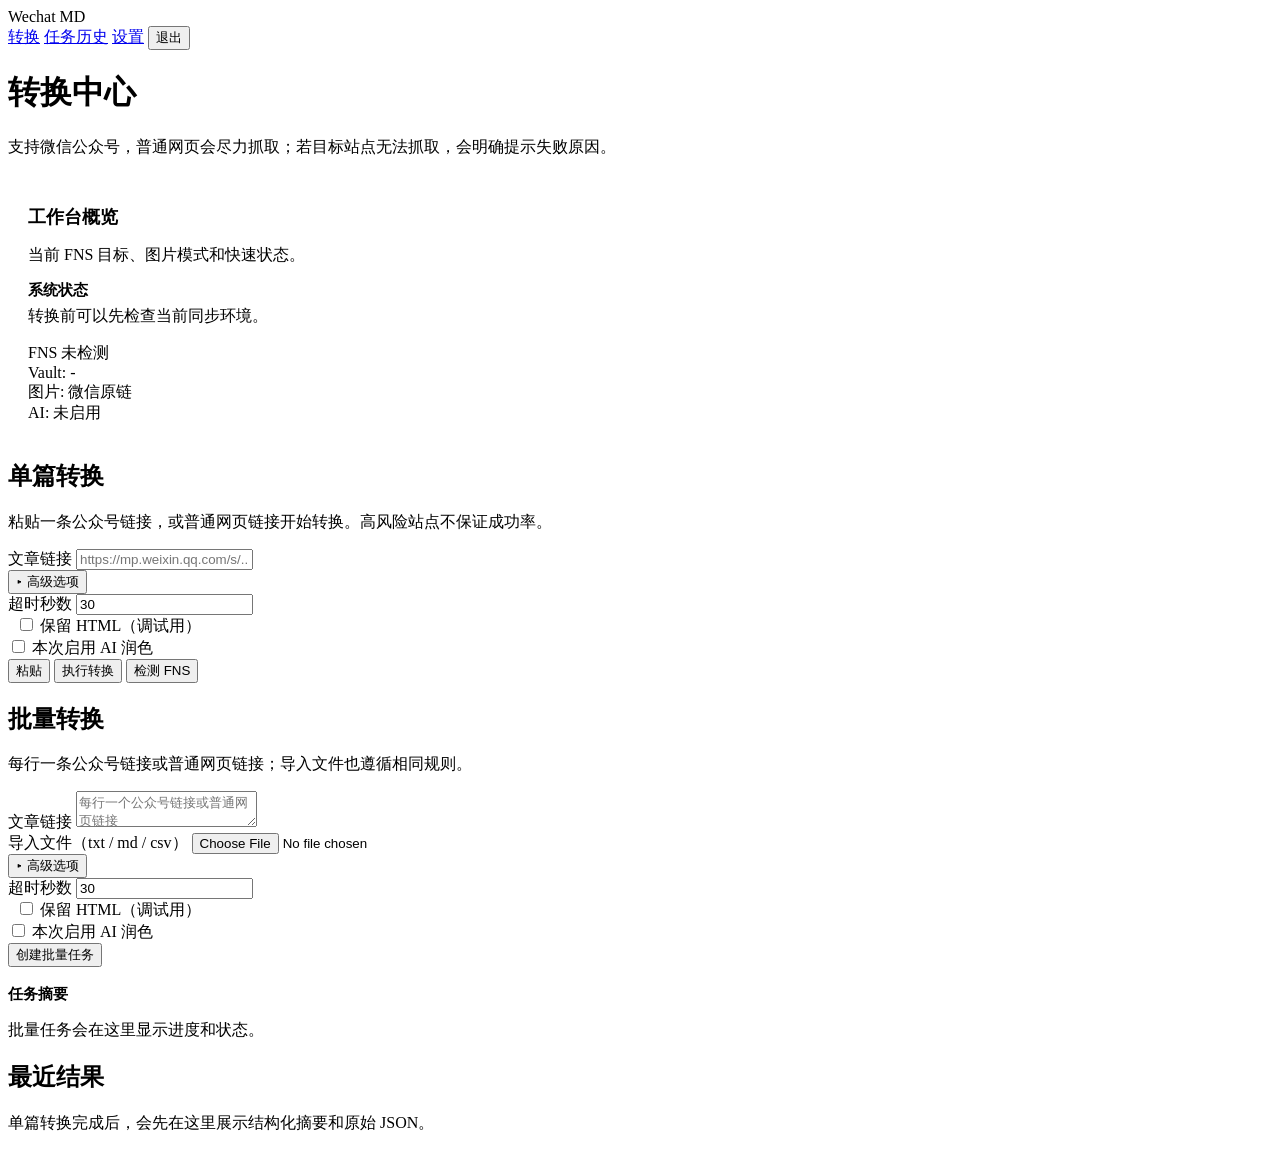
==== commit fede63e8: "Revert generic web whitelist to best-effort" ====
--- a/app/web/index.html
+++ b/app/web/index.html
@@ -14,6 +14,7 @@
   <nav class="top-nav">
     <div class="logo">Wechat <span>MD</span></div>
     <a class="nav-item active" href="/">转换</a>
+    <a class="nav-item" href="/tasks">任务历史</a>
     <a class="nav-item" href="/settings">设置</a>
     <button id="logout-btn" class="nav-item logout">退出</button>
   </nav>
@@ -22,7 +23,7 @@
     <!-- Status Bar -->
     <div class="page-header" style="margin-bottom:12px;">
       <h1>转换中心</h1>
-      <p>粘贴公众号文章链接，一键转换为 Markdown 并同步到 Obsidian。</p>
+      <p>支持微信公众号，普通网页会尽力抓取；若目标站点无法抓取，会明确提示失败原因。</p>
     </div>
 
     <div class="card" style="padding:16px 20px;">
@@ -42,11 +43,11 @@
     <!-- Single Convert Card -->
     <div class="card">
       <h2 class="card-title">单篇转换</h2>
-      <p class="card-desc">粘贴一条微信文章链接开始转换。</p>
+      <p class="card-desc">粘贴一条公众号链接，或普通网页链接开始转换。高风险站点不保证成功率。</p>
 
       <div class="field">
         <label for="single-url">文章链接</label>
-        <input id="single-url" placeholder="https://mp.weixin.qq.com/s/...">
+        <input id="single-url" placeholder="https://mp.weixin.qq.com/s/... 或 https://your-host/article">
       </div>
 
       <button class="advanced-toggle" data-toggle-advanced="single-advanced" aria-expanded="false">
@@ -84,11 +85,11 @@
     <!-- Batch Convert Card -->
     <div class="card">
       <h2 class="card-title">批量转换</h2>
-      <p class="card-desc">每行一条链接，或导入文件批量处理。</p>
+      <p class="card-desc">每行一条公众号链接或普通网页链接；导入文件也遵循相同规则。</p>
 
       <div class="field">
         <label for="batch-urls">文章链接</label>
-        <textarea id="batch-urls" placeholder="每行一个微信文章链接&#10;https://mp.weixin.qq.com/s/...&#10;https://mp.weixin.qq.com/s/..."></textarea>
+        <textarea id="batch-urls" placeholder="每行一个公众号链接或普通网页链接&#10;https://mp.weixin.qq.com/s/...&#10;https://your-host/article"></textarea>
       </div>
       <div class="field">
         <label for="batch-file">导入文件（txt / md / csv）</label>
@@ -146,8 +147,8 @@
       return `已启用 / ${config.ai_model || "-"}`;
     }
 
-    function extractWechatLink(text) {
-      const matches = String(text || "").match(/https?:\/\/mp\.weixin\.qq\.com\/s(?:[/?][^\s)>]+)?/ig) || [];
+    function extractSupportedLink(text) {
+      const matches = String(text || "").match(/https?:\/\/[^\s<>\"]+/ig) || [];
       return matches[0] || "";
     }
 
@@ -224,9 +225,9 @@
     document.getElementById("single-paste").addEventListener("click", async () => {
       try {
         const text = await navigator.clipboard.readText();
-        const url = extractWechatLink(text);
+        const url = extractSupportedLink(text);
         if (!url) {
-          AdminUI.toast("剪贴板中未识别到可用的微信文章链接", "warn");
+          AdminUI.toast("剪贴板中未识别到可用链接", "warn");
           return;
         }
         document.getElementById("single-url").value = url;
@@ -261,6 +262,7 @@
         });
         const data = await res.json();
         if (res.ok) {
+          document.getElementById("single-url").value = "";
           AdminUI.toast("转换成功", "success");
           AdminUI.setHtml("single-result-area", AdminUI.resultHtml({
             title: data.result?.title || "转换完成",
@@ -337,6 +339,8 @@
         const res = await fetch("/api/batch", { method: "POST", body: formData });
         const data = await res.json();
         if (res.ok && data.job_id) {
+          document.getElementById("batch-urls").value = "";
+          fileInput.value = "";
           AdminUI.toast(`批量任务已创建: ${data.total} 篇`, "success");
           AdminUI.setHtml("batch-result-area", AdminUI.resultHtml({
             title: "任务已创建", tone: "info",
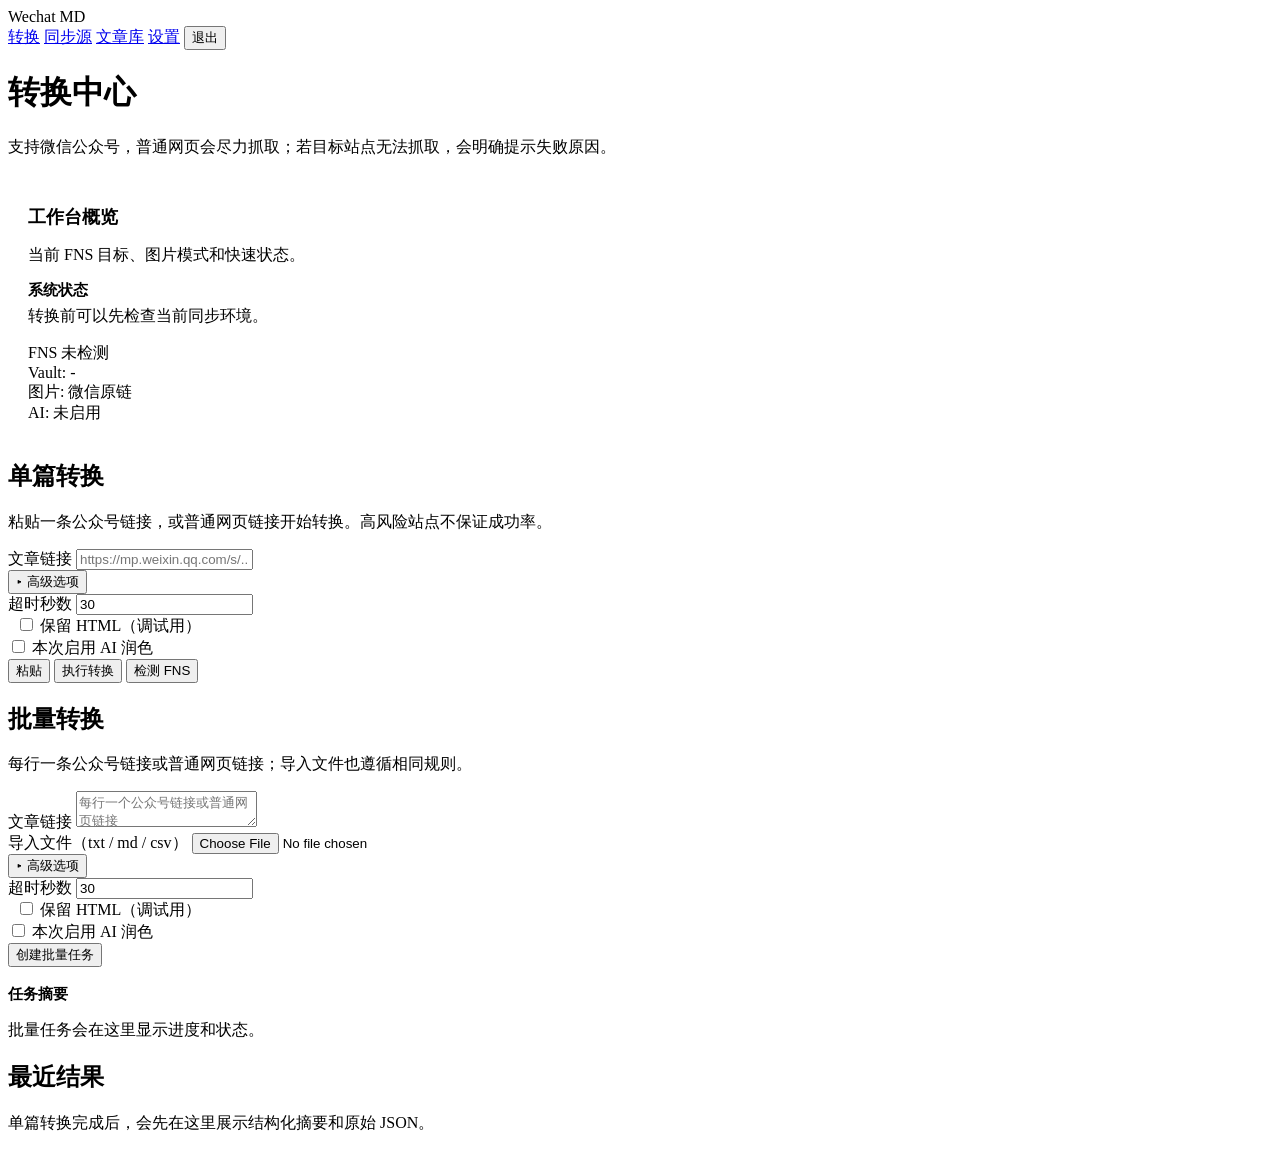
==== commit 52303ee1: "feat:同步源增加时只入库不执行" ====
--- a/app/web/index.html
+++ b/app/web/index.html
@@ -14,7 +14,8 @@
   <nav class="top-nav">
     <div class="logo">Wechat <span>MD</span></div>
     <a class="nav-item active" href="/">转换</a>
-    <a class="nav-item" href="/tasks">任务历史</a>
+    <a class="nav-item" href="/sync">同步源</a>
+    <a class="nav-item" href="/articles">文章库</a>
     <a class="nav-item" href="/settings">设置</a>
     <button id="logout-btn" class="nav-item logout">退出</button>
   </nav>
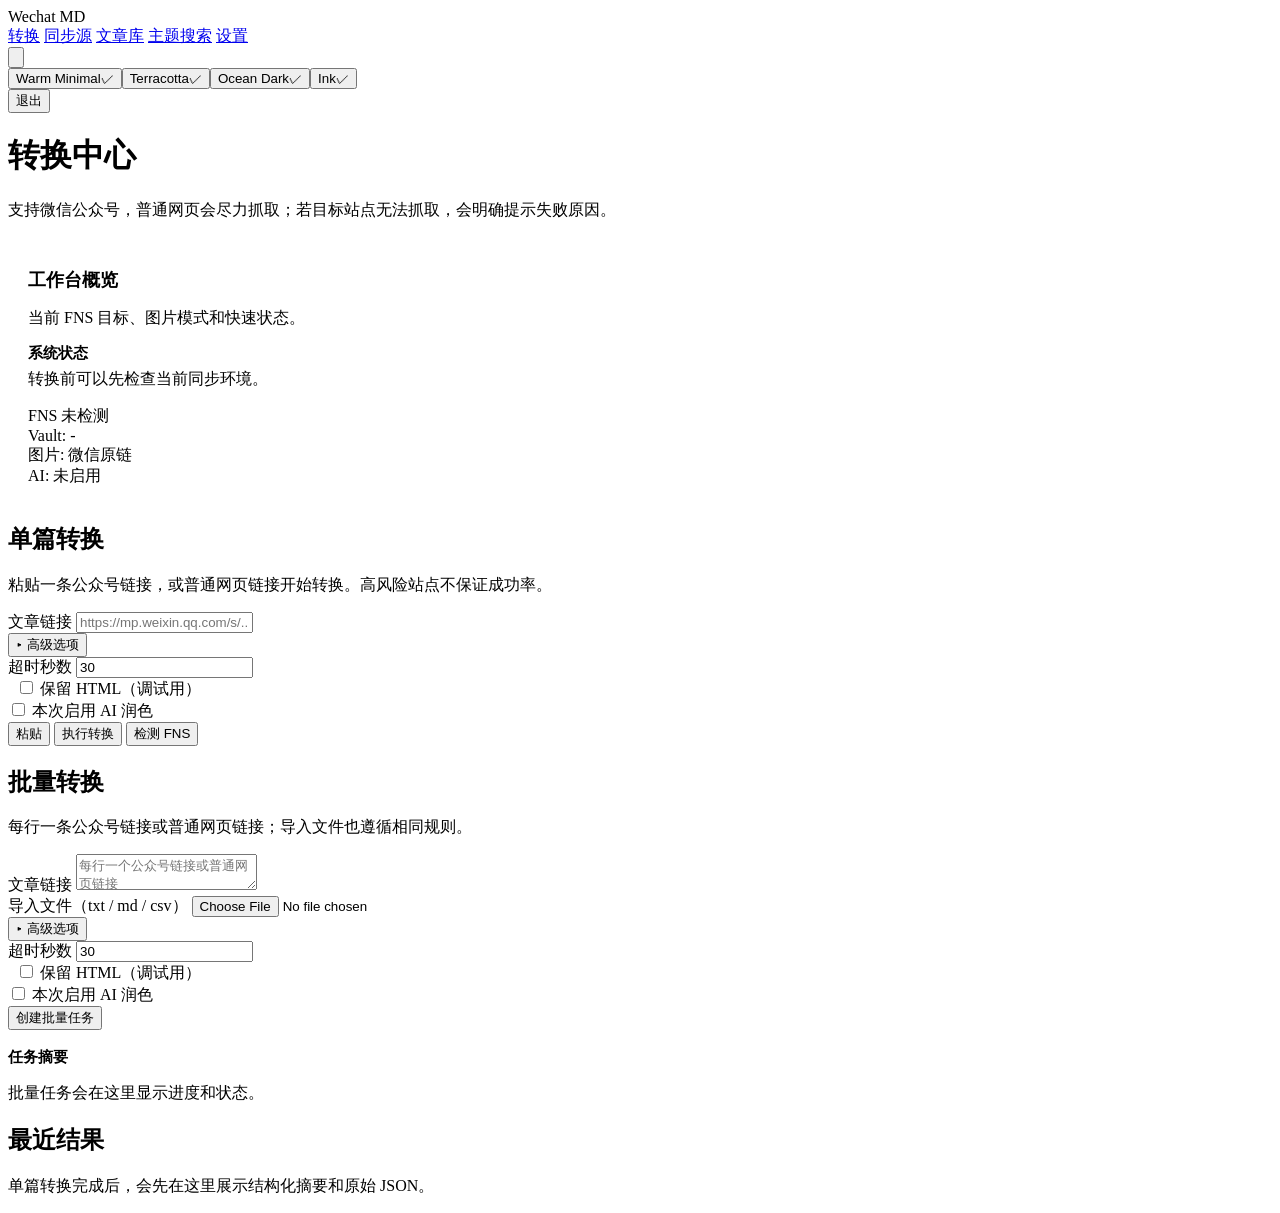
==== commit aabf05a8: "增加主题搜索和导入导出功能" ====
--- a/app/web/index.html
+++ b/app/web/index.html
@@ -7,7 +7,7 @@
   <link rel="preconnect" href="https://fonts.googleapis.com">
   <link rel="preconnect" href="https://fonts.gstatic.com" crossorigin>
   <link href="https://fonts.googleapis.com/css2?family=Inter:wght@400;500;600;700&display=swap" rel="stylesheet">
-  <link rel="stylesheet" href="/assets/admin.css">
+  <link rel="stylesheet" href="/assets/admin.css?v=20260331f">
 </head>
 <body>
   <!-- Top Nav -->
@@ -16,8 +16,9 @@
     <a class="nav-item active" href="/">转换</a>
     <a class="nav-item" href="/sync">同步源</a>
     <a class="nav-item" href="/articles">文章库</a>
+    <a class="nav-item" href="/search">主题搜索</a>
     <a class="nav-item" href="/settings">设置</a>
-    <button id="logout-btn" class="nav-item logout">退出</button>
+    <div class="theme-switcher"><button class="theme-btn" id="theme-toggle" title="切换主题"><svg viewBox="0 0 24 24" fill="none" stroke="currentColor" stroke-width="2" stroke-linecap="round" stroke-linejoin="round"><circle cx="12" cy="12" r="5"/><line x1="12" y1="1" x2="12" y2="3"/><line x1="12" y1="21" x2="12" y2="23"/><line x1="4.22" y1="4.22" x2="5.64" y2="5.64"/><line x1="18.36" y1="18.36" x2="19.78" y2="19.78"/><line x1="1" y1="12" x2="3" y2="12"/><line x1="21" y1="12" x2="23" y2="12"/><line x1="4.22" y1="19.78" x2="5.64" y2="18.36"/><line x1="18.36" y1="5.64" x2="19.78" y2="4.22"/></svg></button><div class="theme-dropdown hidden" id="theme-dropdown"><button class="theme-option" data-theme-value="warm-minimal"><span class="theme-dot" style="background:#3D8B5E;"></span>Warm Minimal<span class="theme-check">&#10003;</span></button><button class="theme-option" data-theme-value="terracotta"><span class="theme-dot" style="background:#C67B5C;"></span>Terracotta<span class="theme-check">&#10003;</span></button><button class="theme-option" data-theme-value="ocean-dark"><span class="theme-dot" style="background:#EA580C;"></span>Ocean Dark<span class="theme-check">&#10003;</span></button><button class="theme-option" data-theme-value="ink"><span class="theme-dot" style="background:#2563EB;"></span>Ink<span class="theme-check">&#10003;</span></button></div></div><button id="logout-btn" class="nav-item logout">退出</button>
   </nav>
 
   <div class="page">
@@ -135,9 +136,8 @@
     </div>
   </div>
 
-  <script src="/assets/admin.js"></script>
+  <script src="/assets/admin.js?v=20260331f"></script>
   <script>
-    AdminUI.initAdvancedToggles();
 
     function imageModeLabel(mode) {
       return mode === "s3_hotlink" ? "S3 图床外链" : "微信原链";
